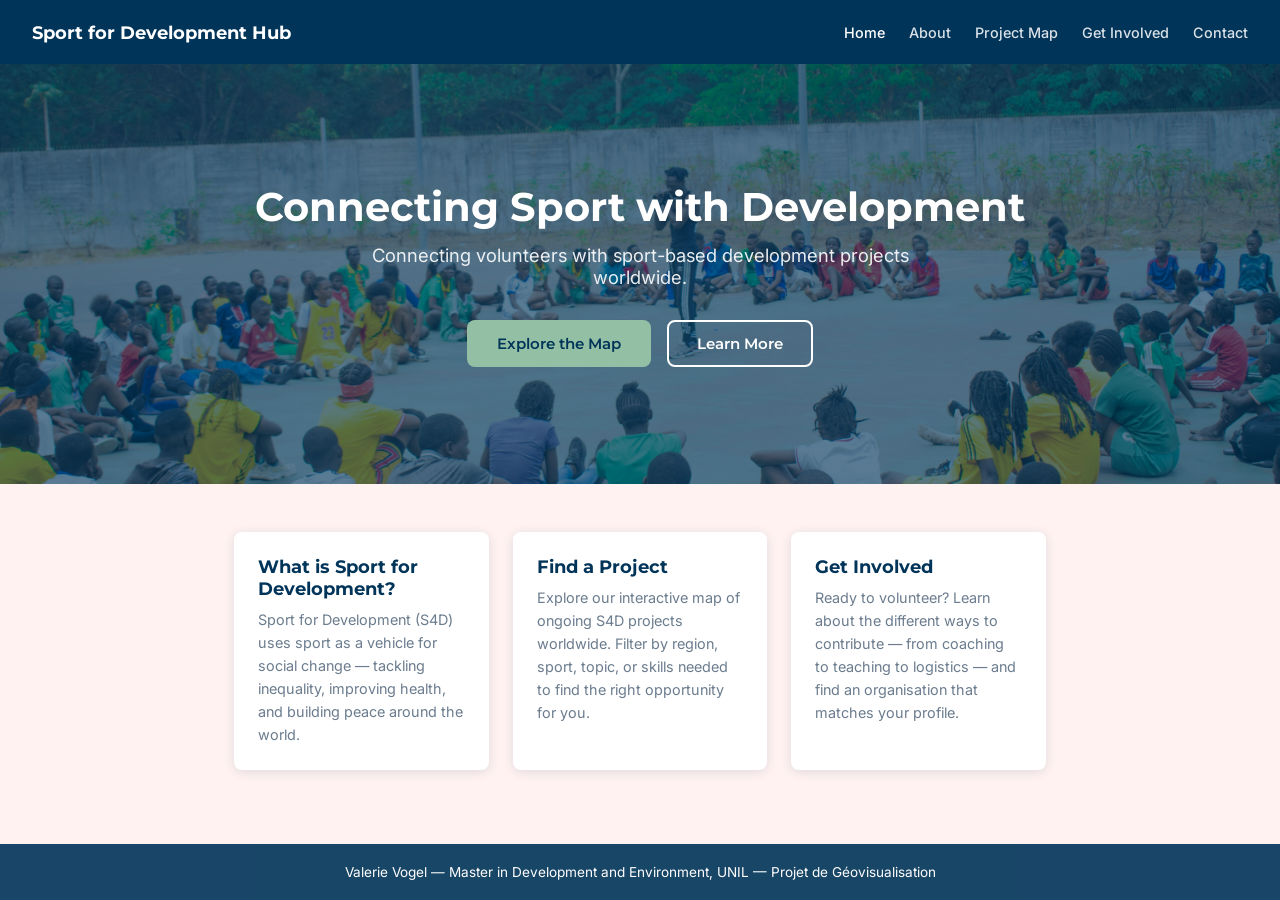
==== src/index.html @ 8b9f83dc "initial commit" ====
<!DOCTYPE html>
<html lang="en">
<head>
  <meta charset="UTF-8">
  <meta name="viewport" content="width=device-width, initial-scale=1.0">
  <title>Sport for Development Hub</title>
  <link rel="stylesheet" href="style/style.css">
</head>
<body>

  <nav class="site-nav" aria-label="Main navigation">
    <span class="brand">Sport for Development Hub</span>
    <button class="nav-toggle" aria-label="Toggle navigation" aria-expanded="false">&#9776;</button>
    <div class="nav-links" role="list">
      <a href="index.html" class="active" role="listitem">Home</a>
      <a href="about.html" role="listitem">About</a>
      <a href="map.html" role="listitem">Project Map</a>
      <a href="volunteer.html" role="listitem">Get Involved</a>
      <a href="contact.html" role="listitem">Contact</a>
    </div>
  </nav>

  <main>
    <section class="hero" aria-label="Introduction">
      <h1>Connecting Sport with Development</h1>
      <p>Connecting volunteers with sport-based development projects worldwide.</p>
      <div class="hero-actions">
        <a href="map.html" class="btn btn-primary">Explore the Map</a>
        <a href="about.html" class="btn btn-outline">Learn More</a>
      </div>
    </section>

    <div class="intro-cards">
      <div class="intro-card">
        <h3>What is Sport for Development?</h3>
        <p>Sport for Development (S4D) uses sport as a vehicle for social change — tackling inequality, improving health, and building peace around the world.</p>
      </div>
      <div class="intro-card">
        <h3>Find a Project</h3>
        <p>Explore our interactive map of ongoing S4D projects worldwide. Filter by region, sport, topic, or skills needed to find the right opportunity for you.</p>
      </div>
      <div class="intro-card">
        <h3>Get Involved</h3>
        <p>Ready to volunteer? Learn about the different ways to contribute — from coaching to teaching to logistics — and find an organisation that matches your profile.</p>
      </div>
    </div>
  </main>

  <footer class="site-footer">
    <p>Valerie Vogel &mdash; Master in Development and Environment, UNIL &mdash; Projet de Géovisualisation</p>
  </footer>

  <script>
    const toggle = document.querySelector('.nav-toggle');
    const links  = document.querySelector('.nav-links');
    toggle.addEventListener('click', () => {
      const open = links.classList.toggle('open');
      toggle.setAttribute('aria-expanded', open);
    });
  </script>

</body>
</html>
---- src/style/style.css ----
@import url('https://fonts.googleapis.com/css2?family=Montserrat:wght@600;700&family=Inter:wght@400;500&display=swap');

/* ── Design tokens ────────────────────────────────────── */
:root {
  --primary:    #003459;
  --accent:     #93C0A4;
  --bg:         #FFF2F1;
  --white:      #FFFFFF;
  --text:       #003459;
  --muted:      #6b7c8e;
  --border:     #dde5ec;
  --card-bg:    #FFFFFF;

  --nav-h:      64px;
  --filter-h:   56px;
  --panel-w:    360px;
  --sheet-h:    60vh;
  --radius:     8px;
  --shadow:     0 2px 12px rgba(0,52,89,.12);
  --transition: .25s ease;
}

/* ── Reset ────────────────────────────────────────────── */
*, *::before, *::after { box-sizing: border-box; margin: 0; padding: 0; }

html { font-size: 16px; scroll-behavior: smooth; }

body {
  font-family: 'Inter', sans-serif;
  background: var(--bg);
  color: var(--text);
  min-height: 100vh;
  display: flex;
  flex-direction: column;
}

h1, h2, h3, h4 {
  font-family: 'Montserrat', sans-serif;
  font-weight: 700;
  line-height: 1.25;
}

a { color: var(--primary); text-decoration: none; }
a:hover { text-decoration: underline; }

/* ── Navigation ───────────────────────────────────────── */
.site-nav {
  position: sticky;
  top: 0;
  z-index: 900;
  background: var(--primary);
  height: var(--nav-h);
  display: flex;
  align-items: center;
  padding: 0 2rem;
  gap: 2rem;
}

.site-nav .brand {
  font-family: 'Montserrat', sans-serif;
  font-weight: 700;
  font-size: 1.1rem;
  color: var(--white);
  white-space: nowrap;
  margin-right: auto;
}

.nav-links { display: flex; align-items: center; gap: 1.5rem; }

.site-nav a {
  color: var(--white);
  font-size: .9rem;
  font-weight: 500;
  opacity: .85;
  transition: opacity var(--transition);
}

.site-nav a:hover,
.site-nav a.active { opacity: 1; text-decoration: none; }

.nav-toggle {
  display: none;
  background: none;
  border: none;
  cursor: pointer;
  color: var(--white);
  font-size: 1.5rem;
  line-height: 1;
}

@media (max-width: 720px) {
  .nav-links {
    display: none;
    flex-direction: column;
    gap: .5rem;
    position: absolute;
    top: var(--nav-h);
    left: 0;
    right: 0;
    background: var(--primary);
    padding: 1rem 2rem;
  }
  .nav-links.open { display: flex; }
  .nav-toggle { display: block; }
  .site-nav { position: relative; }
}

/* ── Footer ───────────────────────────────────────────── */
.site-footer {
  background: var(--primary);
  color: var(--white);
  text-align: center;
  padding: 1.25rem 2rem;
  font-size: .85rem;
  opacity: .9;
  margin-top: auto;
}

/* ── Generic page layout ──────────────────────────────── */
.page-content {
  max-width: 860px;
  margin: 3rem auto;
  padding: 0 1.5rem;
}

.page-content h1 { font-size: 2rem; margin-bottom: 1.5rem; }
.page-content h2 { font-size: 1.4rem; margin: 2rem 0 .75rem; color: var(--primary); }
.page-content p  { line-height: 1.7; margin-bottom: 1rem; color: #334e5e; }

.placeholder-text {
  background: var(--bg);
  border-left: 4px solid var(--accent);
  padding: 1rem 1.25rem;
  border-radius: 0 var(--radius) var(--radius) 0;
  color: var(--muted);
  font-style: italic;
  font-size: .9rem;
  margin-bottom: 1.5rem;
}

/* ── Hero (Home page) ─────────────────────────────────── */
.hero {
  background:
    linear-gradient(rgba(0,52,89,.65), rgba(0,52,89,.65)),
    url('../assets/hero.jpg') center/cover no-repeat;
  background-color: var(--primary);
  min-height: 420px;
  display: flex;
  flex-direction: column;
  align-items: center;
  justify-content: center;
  text-align: center;
  padding: 4rem 2rem;
  color: var(--white);
}

.hero h1 { font-size: 2.5rem; margin-bottom: .75rem; }
.hero p   { font-size: 1.15rem; opacity: .9; max-width: 600px; margin-bottom: 2rem; }

.btn {
  display: inline-block;
  padding: .75rem 1.75rem;
  border-radius: var(--radius);
  font-family: 'Montserrat', sans-serif;
  font-weight: 600;
  font-size: .95rem;
  cursor: pointer;
  border: 2px solid transparent;
  transition: background var(--transition), color var(--transition), border-color var(--transition);
}

.btn-primary { background: var(--accent); color: var(--primary); }
.btn-primary:hover { background: #7aad8d; text-decoration: none; }

.btn-outline { background: transparent; color: var(--white); border-color: var(--white); }
.btn-outline:hover { background: var(--white); color: var(--primary); text-decoration: none; }

.hero-actions { display: flex; gap: 1rem; flex-wrap: wrap; justify-content: center; }

/* Home intro cards */
.intro-cards {
  display: grid;
  grid-template-columns: repeat(auto-fit, minmax(240px, 1fr));
  gap: 1.5rem;
  max-width: 860px;
  margin: 3rem auto;
  padding: 0 1.5rem;
}

.intro-card {
  background: var(--card-bg);
  border-radius: var(--radius);
  padding: 1.5rem;
  box-shadow: var(--shadow);
}

.intro-card h3 { margin-bottom: .5rem; font-size: 1.1rem; }
.intro-card p  { font-size: .9rem; color: var(--muted); line-height: 1.6; }

/* ── Map page layout ──────────────────────────────────── */
.map-page {
  display: flex;
  flex-direction: column;
  height: calc(100vh - var(--nav-h));
  overflow: hidden;
}

/* Filter bar */
#filter-bar {
  height: var(--filter-h);
  background: var(--card-bg);
  border-bottom: 1px solid var(--border);
  display: flex;
  align-items: center;
  gap: .5rem;
  padding: 0 1rem;
  overflow-x: auto;
  flex-shrink: 0;
  z-index: 200;
}

.filter-dropdown { position: relative; flex-shrink: 0; }

.filter-btn {
  display: flex;
  align-items: center;
  gap: .4rem;
  padding: .35rem .75rem;
  border: 1px solid var(--border);
  border-radius: 20px;
  background: var(--bg);
  color: var(--text);
  font-family: 'Inter', sans-serif;
  font-size: .82rem;
  cursor: pointer;
  white-space: nowrap;
  transition: border-color var(--transition), background var(--transition);
}

.filter-btn:hover,
.filter-btn.active { border-color: var(--primary); background: var(--white); }

.filter-btn .caret { font-size: .65rem; opacity: .6; transition: transform var(--transition); }
.filter-btn.open .caret { transform: rotate(180deg); }

.filter-count {
  background: var(--primary);
  color: var(--white);
  border-radius: 10px;
  padding: 0 .4rem;
  font-size: .72rem;
  font-weight: 600;
  min-width: 18px;
  text-align: center;
}

.filter-panel {
  display: none;
  position: absolute;
  top: calc(100% + 6px);
  left: 0;
  min-width: 200px;
  background: var(--white);
  border: 1px solid var(--border);
  border-radius: var(--radius);
  box-shadow: var(--shadow);
  z-index: 300;
  padding: .5rem 0;
  max-height: 280px;
  overflow-y: auto;
}

.filter-panel.open { display: block; }

.filter-option {
  display: flex;
  align-items: center;
  gap: .6rem;
  padding: .45rem 1rem;
  font-size: .87rem;
  cursor: pointer;
  transition: background var(--transition);
}

.filter-option:hover { background: var(--bg); }

.filter-option input[type="checkbox"] {
  accent-color: var(--primary);
  width: 15px;
  height: 15px;
  flex-shrink: 0;
}

#clear-filters {
  margin-left: auto;
  flex-shrink: 0;
  padding: .3rem .85rem;
  font-size: .8rem;
  border: 1px solid var(--border);
  border-radius: 20px;
  background: transparent;
  color: var(--muted);
  cursor: pointer;
  white-space: nowrap;
  font-family: 'Inter', sans-serif;
  transition: color var(--transition), border-color var(--transition);
}

#clear-filters:hover { color: var(--primary); border-color: var(--primary); }

/* Map + side panel wrapper */
#map-wrapper {
  display: flex;
  flex: 1;
  overflow: hidden;
}

#map { flex: 1; z-index: 1; }

/* Side panel (desktop) */
#side-panel {
  width: var(--panel-w);
  flex-shrink: 0;
  background: var(--white);
  border-left: 1px solid var(--border);
  overflow-y: auto;
  transition: width var(--transition);
  display: flex;
  flex-direction: column;
}

#side-panel.hidden {
  width: 0;
  overflow: hidden;
  border-left: none;
}

.panel-header {
  display: flex;
  align-items: center;
  justify-content: space-between;
  padding: 1rem 1.25rem .75rem;
  border-bottom: 1px solid var(--border);
  position: sticky;
  top: 0;
  background: var(--white);
  z-index: 10;
}

.panel-header h3 { font-size: 1rem; }

.close-btn {
  background: none;
  border: none;
  font-size: 1.25rem;
  cursor: pointer;
  color: var(--muted);
  line-height: 1;
  padding: .25rem;
  border-radius: 4px;
  transition: color var(--transition);
}

.close-btn:hover { color: var(--primary); }

/* Project card */
.project-card {
  padding: 1.25rem;
  display: flex;
  flex-direction: column;
  gap: .75rem;
}

.project-card .proj-name {
  font-family: 'Montserrat', sans-serif;
  font-weight: 700;
  font-size: 1.1rem;
  color: var(--primary);
}

.project-card .proj-org { font-size: .9rem; font-weight: 500; color: var(--muted); }

.project-card .proj-meta { display: flex; flex-wrap: wrap; gap: .4rem; }

.tag {
  display: inline-block;
  background: var(--bg);
  color: var(--primary);
  border: 1px solid var(--border);
  border-radius: 12px;
  padding: .2rem .65rem;
  font-size: .78rem;
}

.tag.accent { background: #e8f3ec; border-color: var(--accent); }

.project-card .proj-description {
  font-size: .9rem;
  line-height: 1.65;
  color: #334e5e;
}

.project-card .proj-link {
  display: inline-flex;
  align-items: center;
  gap: .35rem;
  font-size: .87rem;
  font-weight: 500;
  color: var(--primary);
  padding: .55rem 1rem;
  border: 1.5px solid var(--primary);
  border-radius: var(--radius);
  align-self: flex-start;
  transition: background var(--transition), color var(--transition);
}

.project-card .proj-link:hover {
  background: var(--primary);
  color: var(--white);
  text-decoration: none;
}

/* ── Leaflet tooltip override ─────────────────────────── */
.leaflet-tooltip.s4d-tooltip {
  background: #f0f0f0;
  border: 1px solid #ccc;
  border-radius: 6px;
  box-shadow: 0 2px 8px rgba(0,0,0,.15);
  padding: .5rem .75rem;
  font-family: 'Inter', sans-serif;
  font-size: .82rem;
  color: var(--text);
  pointer-events: none;
}

.leaflet-tooltip.s4d-tooltip::before { border-top-color: #ccc; }

/* ── Accessibility ────────────────────────────────────── */
:focus-visible { outline: 3px solid var(--accent); outline-offset: 2px; }
button:focus-visible, a:focus-visible { border-radius: 3px; }

/* ── Bottom sheet (mobile / tablet) ──────────────────── */
@media (max-width: 1023px) {
  #side-panel { display: none !important; }

  #bottom-sheet {
    display: block;
    position: fixed;
    bottom: 0;
    left: 0;
    right: 0;
    height: var(--sheet-h);
    background: var(--white);
    border-radius: 16px 16px 0 0;
    box-shadow: 0 -4px 24px rgba(0,0,0,.15);
    z-index: 500;
    transform: translateY(100%);
    transition: transform .3s ease;
    overflow-y: auto;
  }

  #bottom-sheet.open { transform: translateY(0); }

  #bottom-sheet .panel-header {
    position: sticky;
    top: 0;
    background: var(--white);
    z-index: 10;
    border-bottom: 1px solid var(--border);
  }

  #bottom-sheet::before {
    content: '';
    display: block;
    width: 40px;
    height: 4px;
    background: var(--border);
    border-radius: 2px;
    margin: .75rem auto .25rem;
  }

  .hero h1 { font-size: 1.75rem; }
}

@media (max-width: 480px) {
  .site-nav { padding: 0 1rem; gap: 1rem; }
  .page-content { margin: 2rem auto; }
}
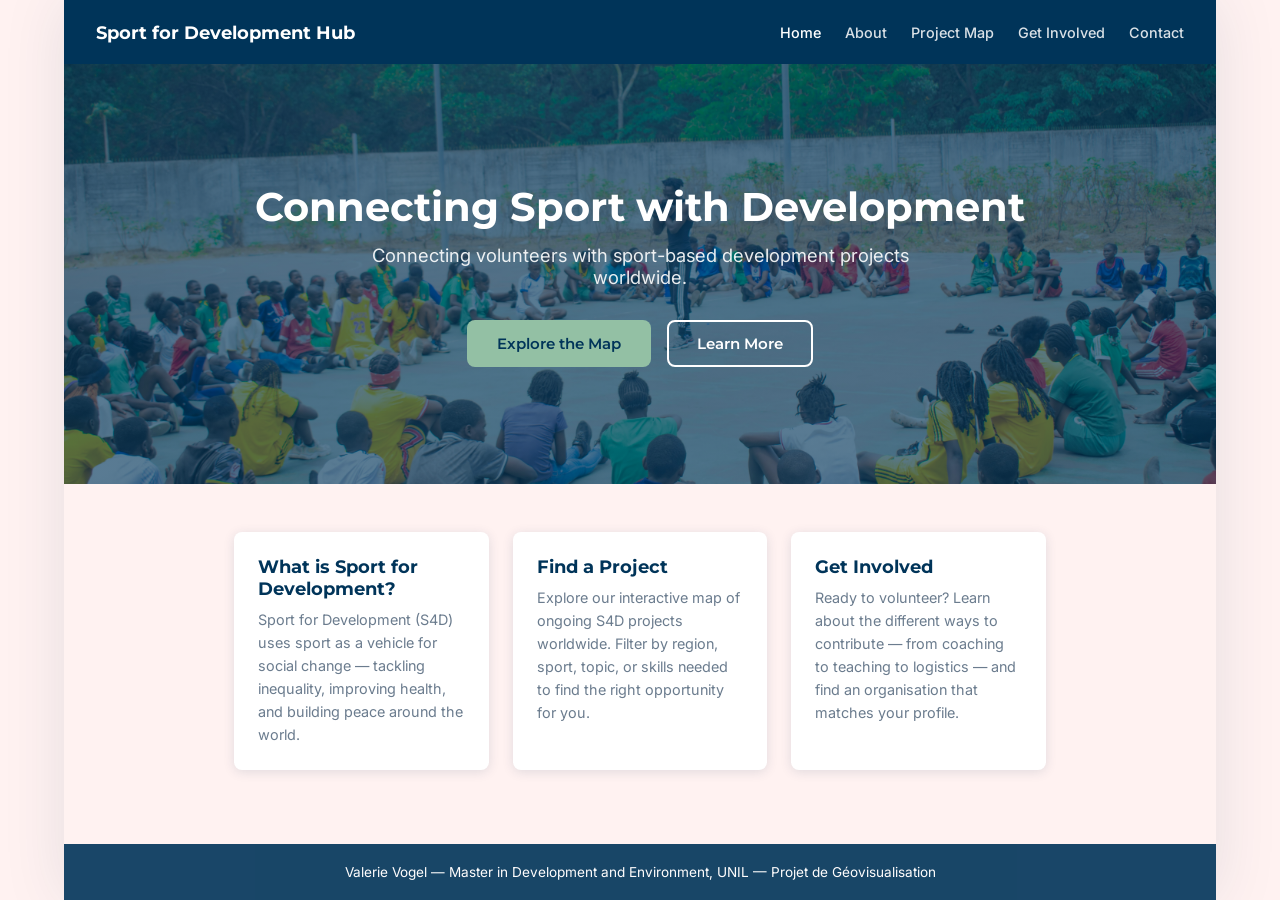
==== commit 7cefb38d: "changed design - more side margin" ====
--- a/src/index.html
+++ b/src/index.html
@@ -7,6 +7,8 @@
   <link rel="stylesheet" href="style/style.css">
 </head>
 <body>
+
+  <div class="site-wrapper">
 
   <nav class="site-nav" aria-label="Main navigation">
     <span class="brand">Sport for Development Hub</span>
@@ -50,6 +52,8 @@
     <p>Valerie Vogel &mdash; Master in Development and Environment, UNIL &mdash; Projet de Géovisualisation</p>
   </footer>
 
+  </div><!-- /.site-wrapper -->
+
   <script>
     const toggle = document.querySelector('.nav-toggle');
     const links  = document.querySelector('.nav-links');
--- a/src/style/style.css
+++ b/src/style/style.css
@@ -42,6 +42,15 @@
 
 a { color: var(--primary); text-decoration: none; }
 a:hover { text-decoration: underline; }
+
+.page-content p a {
+  text-decoration: underline;
+  text-underline-offset: 3px;
+}
+
+.page-content p a:hover {
+  color: var(--accent);
+}
 
 /* ── Navigation ───────────────────────────────────────── */
 .site-nav {
@@ -127,6 +136,113 @@
 .page-content h2 { font-size: 1.4rem; margin: 2rem 0 .75rem; color: var(--primary); }
 .page-content p  { line-height: 1.7; margin-bottom: 1rem; color: #334e5e; }
 
+/* ── Boxed site wrapper ────────────────────────────────── */
+.site-wrapper {
+  width: 90%;
+  max-width: 2400px;
+  margin: 0 auto;
+  display: flex;
+  flex-direction: column;
+  min-height: 100vh;
+  box-shadow: 0 0 60px rgba(0,52,89,.10);
+}
+
+/* ── Content page hero + floating card ────────────────── */
+.page-hero {
+  height: 360px;
+  background:
+    linear-gradient(rgba(0,52,89,.20), rgba(0,52,89,.20)),
+    url('../assets/hero.jpg') center/cover no-repeat;
+  flex-shrink: 0;
+}
+
+.page-card-wrapper {
+  background: var(--white);
+  border-radius: 24px 24px 0 0;
+  margin-top: -64px;
+  position: relative;
+  z-index: 10;
+  box-shadow: 0 -8px 40px rgba(0,52,89,.15);
+  flex: 1;
+}
+
+.page-card-wrapper .page-content {
+  margin-top: 0;
+  padding-top: 2.5rem;
+}
+
+/* ── About page images ────────────────────────────────── */
+.about-image {
+  margin: 1.5rem 0;
+  text-align: center;
+}
+
+/* ── Section sub-heading (text-like) ─────────────────── */
+.section-subhead {
+  font-family: 'Inter', sans-serif;
+  font-weight: 500;
+  font-style: italic;
+  font-size: 1rem;
+  color: var(--muted);
+  margin: 1.75rem 0 0.5rem;
+}
+
+/* ── Source list ──────────────────────────────────────── */
+.source-list {
+  list-style: none;
+  padding: 0;
+  margin: 0 0 1rem;
+  display: flex;
+  flex-direction: column;
+  gap: 0.4rem;
+}
+
+.source-list a {
+  font-size: 0.95rem;
+  color: var(--primary);
+  text-decoration: underline;
+  text-underline-offset: 3px;
+}
+
+.source-list a:hover {
+  color: var(--accent);
+}
+
+/* ── Pull quote ───────────────────────────────────────── */
+.pull-quote {
+  position: relative;
+  margin: 1.75rem 3.5rem;
+  padding: 1.25rem 1.75rem 1.25rem 2rem;
+  font-style: italic;
+  font-size: 1.05rem;
+  line-height: 1.8;
+  color: #334e5e;
+  overflow: hidden;
+}
+
+.pull-quote::before {
+  content: '\201C';               /* opening curly " */
+  position: absolute;
+  top: -1.5rem;
+  left: -0.5rem;
+  font-family: 'Montserrat', sans-serif;
+  font-weight: 700;
+  font-size: 9rem;
+  line-height: 1;
+  color: var(--accent);
+  opacity: 0.22;
+  pointer-events: none;
+  z-index: 0;
+}
+
+.pull-quote cite {
+  display: block;
+  margin-top: 1rem;
+  font-size: 0.82rem;
+  font-style: normal;
+  color: var(--muted);
+}
+
 .placeholder-text {
   background: var(--bg);
   border-left: 4px solid var(--accent);
@@ -214,9 +330,10 @@
   align-items: center;
   gap: .5rem;
   padding: 0 1rem;
-  overflow-x: auto;
   flex-shrink: 0;
+  position: relative;
   z-index: 200;
+  overflow: visible;
 }
 
 .filter-dropdown { position: relative; flex-shrink: 0; }
@@ -254,23 +371,28 @@
   text-align: center;
 }
 
+/* Filter panel tray — sits between filter bar and map in normal flow */
+#filter-panel-tray {
+  display: none;
+  background: var(--white);
+  border-bottom: 1px solid var(--border);
+  flex-shrink: 0;
+  overflow-y: auto;
+  max-height: 260px;
+}
+
+#filter-panel-tray.open { display: block; }
+
 .filter-panel {
   display: none;
-  position: absolute;
-  top: calc(100% + 6px);
-  left: 0;
-  min-width: 200px;
-  background: var(--white);
-  border: 1px solid var(--border);
-  border-radius: var(--radius);
-  box-shadow: var(--shadow);
-  z-index: 300;
   padding: .5rem 0;
-  max-height: 280px;
-  overflow-y: auto;
-}
-
-.filter-panel.open { display: block; }
+}
+
+.filter-panel.open {
+  display: flex;
+  flex-wrap: wrap;
+  gap: .1rem 0;
+}
 
 .filter-option {
   display: flex;
@@ -440,6 +562,8 @@
 button:focus-visible, a:focus-visible { border-radius: 3px; }
 
 /* ── Bottom sheet (mobile / tablet) ──────────────────── */
+#bottom-sheet { display: none; }
+
 @media (max-width: 1023px) {
   #side-panel { display: none !important; }
 
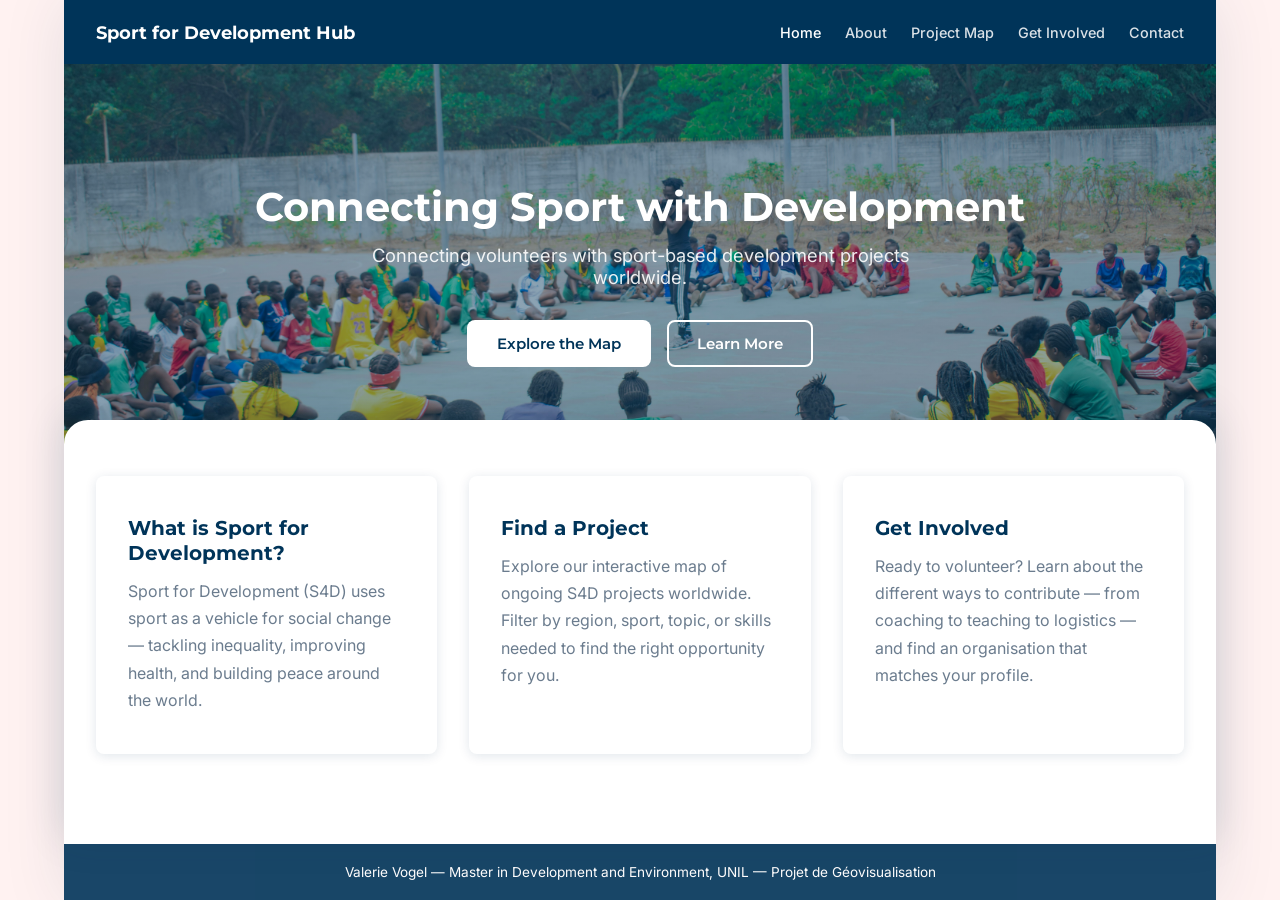
==== commit 33678dbe: "design changes" ====
--- a/src/index.html
+++ b/src/index.html
@@ -22,31 +22,33 @@
     </div>
   </nav>
 
+  <section class="hero" aria-label="Introduction">
+    <h1>Connecting Sport with Development</h1>
+    <p>Connecting volunteers with sport-based development projects worldwide.</p>
+    <div class="hero-actions">
+      <a href="map.html" class="btn btn-primary">Explore the Map</a>
+      <a href="about.html" class="btn btn-outline">Learn More</a>
+    </div>
+  </section>
+
+  <div class="page-card-wrapper">
   <main>
-    <section class="hero" aria-label="Introduction">
-      <h1>Connecting Sport with Development</h1>
-      <p>Connecting volunteers with sport-based development projects worldwide.</p>
-      <div class="hero-actions">
-        <a href="map.html" class="btn btn-primary">Explore the Map</a>
-        <a href="about.html" class="btn btn-outline">Learn More</a>
-      </div>
-    </section>
-
     <div class="intro-cards">
-      <div class="intro-card">
+      <a href="about.html" class="intro-card">
         <h3>What is Sport for Development?</h3>
         <p>Sport for Development (S4D) uses sport as a vehicle for social change — tackling inequality, improving health, and building peace around the world.</p>
-      </div>
-      <div class="intro-card">
+      </a>
+      <a href="map.html" class="intro-card">
         <h3>Find a Project</h3>
         <p>Explore our interactive map of ongoing S4D projects worldwide. Filter by region, sport, topic, or skills needed to find the right opportunity for you.</p>
-      </div>
-      <div class="intro-card">
+      </a>
+      <a href="volunteer.html" class="intro-card">
         <h3>Get Involved</h3>
         <p>Ready to volunteer? Learn about the different ways to contribute — from coaching to teaching to logistics — and find an organisation that matches your profile.</p>
-      </div>
+      </a>
     </div>
   </main>
+  </div><!-- /.page-card-wrapper -->
 
   <footer class="site-footer">
     <p>Valerie Vogel &mdash; Master in Development and Environment, UNIL &mdash; Projet de Géovisualisation</p>
--- a/src/style/style.css
+++ b/src/style/style.css
@@ -147,6 +147,12 @@
   box-shadow: 0 0 60px rgba(0,52,89,.10);
 }
 
+/* ── White content area (pages without a hero) ────────── */
+.content-wrapper {
+  background: var(--white);
+  flex: 1;
+}
+
 /* ── Content page hero + floating card ────────────────── */
 .page-hero {
   height: 360px;
@@ -257,7 +263,7 @@
 /* ── Hero (Home page) ─────────────────────────────────── */
 .hero {
   background:
-    linear-gradient(rgba(0,52,89,.65), rgba(0,52,89,.65)),
+    linear-gradient(rgba(0,52,89,.45), rgba(0,52,89,.45)),
     url('../assets/hero.jpg') center/cover no-repeat;
   background-color: var(--primary);
   min-height: 420px;
@@ -291,27 +297,46 @@
 .btn-outline { background: transparent; color: var(--white); border-color: var(--white); }
 .btn-outline:hover { background: var(--white); color: var(--primary); text-decoration: none; }
 
+.hero .btn-primary { background: var(--white); color: var(--primary); }
+.hero .btn-primary:hover { background: var(--accent); color: var(--primary); }
+
+.hero .btn-outline { color: var(--white); border-color: var(--white); }
+.hero .btn-outline:hover { background: var(--accent); color: var(--primary); border-color: var(--accent); }
+
 .hero-actions { display: flex; gap: 1rem; flex-wrap: wrap; justify-content: center; }
 
 /* Home intro cards */
 .intro-cards {
   display: grid;
-  grid-template-columns: repeat(auto-fit, minmax(240px, 1fr));
-  gap: 1.5rem;
-  max-width: 860px;
-  margin: 3rem auto;
-  padding: 0 1.5rem;
+  grid-template-columns: repeat(auto-fit, minmax(280px, 1fr));
+  gap: 2rem;
+  max-width: 1200px;
+  margin: 3.5rem auto 3rem;
+  padding: 0 2rem;
 }
 
 .intro-card {
   background: var(--card-bg);
   border-radius: var(--radius);
-  padding: 1.5rem;
+  padding: 2.5rem 2rem;
   box-shadow: var(--shadow);
 }
 
-.intro-card h3 { margin-bottom: .5rem; font-size: 1.1rem; }
-.intro-card p  { font-size: .9rem; color: var(--muted); line-height: 1.6; }
+.intro-card h3 { margin-bottom: .75rem; font-size: 1.25rem; color: var(--primary); }
+.intro-card p  { font-size: 1rem; color: var(--muted); line-height: 1.7; }
+
+a.intro-card {
+  display: block;
+  text-decoration: none;
+  transition: transform var(--transition), box-shadow var(--transition);
+}
+
+a.intro-card:hover {
+  transform: translateY(-4px);
+  box-shadow: 0 8px 24px rgba(0,52,89,.18);
+  background: #e8f3ec;
+  text-decoration: none;
+}
 
 /* ── Map page layout ──────────────────────────────────── */
 .map-page {
@@ -606,6 +631,13 @@
   .hero h1 { font-size: 1.75rem; }
 }
 
+@media (max-width: 600px) {
+  .site-wrapper {
+    width: 100%;
+    box-shadow: none;
+  }
+}
+
 @media (max-width: 480px) {
   .site-nav { padding: 0 1rem; gap: 1rem; }
   .page-content { margin: 2rem auto; }
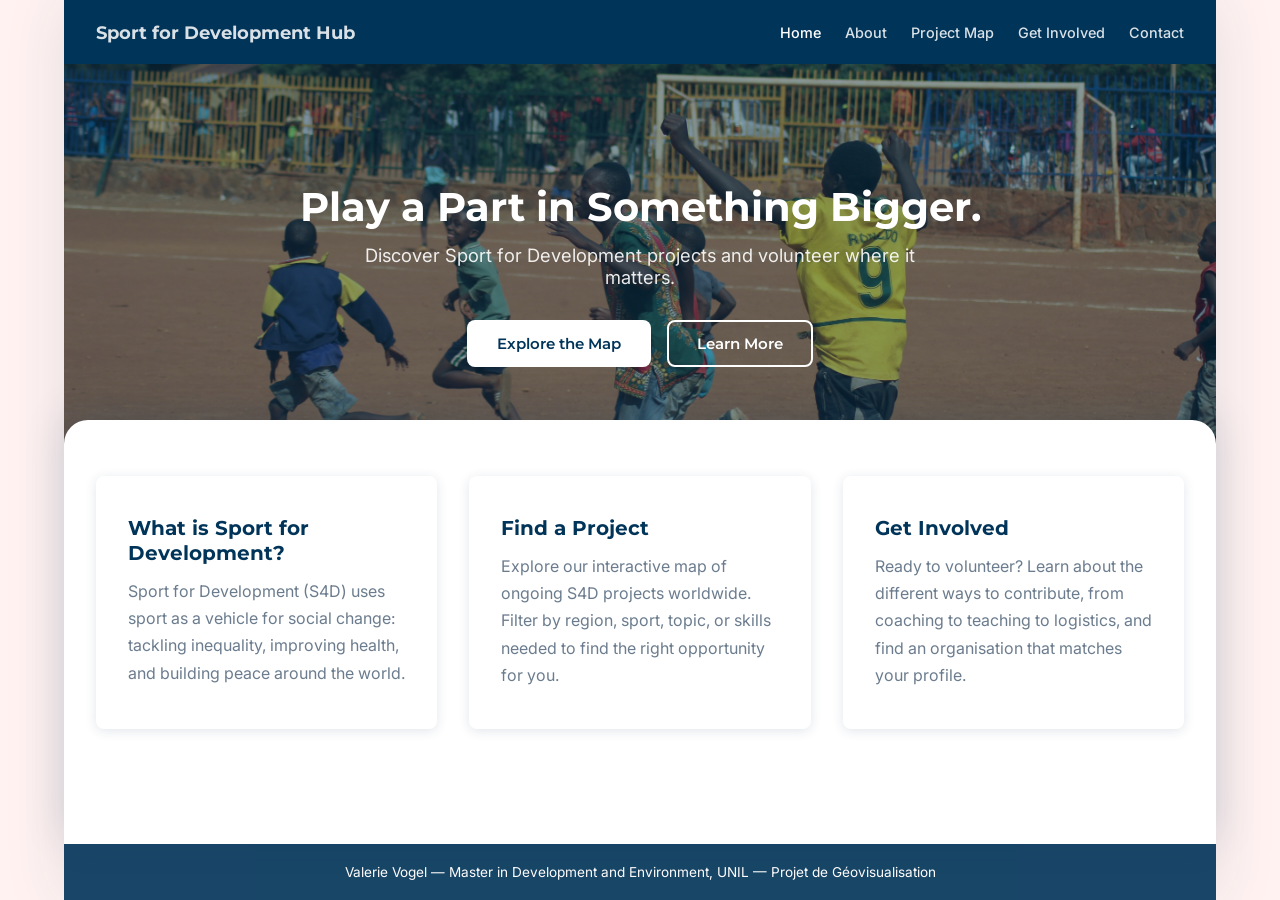
==== commit 6dbeb8d9: "changed filters, attributes, project details" ====
--- a/src/index.html
+++ b/src/index.html
@@ -11,7 +11,7 @@
   <div class="site-wrapper">
 
   <nav class="site-nav" aria-label="Main navigation">
-    <span class="brand">Sport for Development Hub</span>
+    <a href="index.html" class="brand">Sport for Development Hub</a>
     <button class="nav-toggle" aria-label="Toggle navigation" aria-expanded="false">&#9776;</button>
     <div class="nav-links" role="list">
       <a href="index.html" class="active" role="listitem">Home</a>
@@ -23,8 +23,8 @@
   </nav>
 
   <section class="hero" aria-label="Introduction">
-    <h1>Connecting Sport with Development</h1>
-    <p>Connecting volunteers with sport-based development projects worldwide.</p>
+    <h1>Play a Part in Something Bigger.</h1>
+    <p>Discover Sport for Development projects and volunteer where it matters.</p>
     <div class="hero-actions">
       <a href="map.html" class="btn btn-primary">Explore the Map</a>
       <a href="about.html" class="btn btn-outline">Learn More</a>
@@ -36,7 +36,7 @@
     <div class="intro-cards">
       <a href="about.html" class="intro-card">
         <h3>What is Sport for Development?</h3>
-        <p>Sport for Development (S4D) uses sport as a vehicle for social change — tackling inequality, improving health, and building peace around the world.</p>
+        <p>Sport for Development (S4D) uses sport as a vehicle for social change: tackling inequality, improving health, and building peace around the world.</p>
       </a>
       <a href="map.html" class="intro-card">
         <h3>Find a Project</h3>
@@ -44,7 +44,7 @@
       </a>
       <a href="volunteer.html" class="intro-card">
         <h3>Get Involved</h3>
-        <p>Ready to volunteer? Learn about the different ways to contribute — from coaching to teaching to logistics — and find an organisation that matches your profile.</p>
+        <p>Ready to volunteer? Learn about the different ways to contribute, from coaching to teaching to logistics, and find an organisation that matches your profile.</p>
       </a>
     </div>
   </main>
--- a/src/style/style.css
+++ b/src/style/style.css
@@ -72,6 +72,8 @@
   color: var(--white);
   white-space: nowrap;
   margin-right: auto;
+  text-decoration: none;
+  cursor: pointer;
 }
 
 .nav-links { display: flex; align-items: center; gap: 1.5rem; }
@@ -158,7 +160,7 @@
   height: 360px;
   background:
     linear-gradient(rgba(0,52,89,.20), rgba(0,52,89,.20)),
-    url('../assets/hero.jpg') center/cover no-repeat;
+    url('../assets/hero-option4.jpg') center/cover no-repeat;
   flex-shrink: 0;
 }
 
@@ -264,7 +266,7 @@
 .hero {
   background:
     linear-gradient(rgba(0,52,89,.45), rgba(0,52,89,.45)),
-    url('../assets/hero.jpg') center/cover no-repeat;
+    url('../assets/hero-option4.jpg') center/cover no-repeat;
   background-color: var(--primary);
   min-height: 420px;
   display: flex;
@@ -368,9 +370,9 @@
   align-items: center;
   gap: .4rem;
   padding: .35rem .75rem;
-  border: 1px solid var(--border);
+  border: 1px solid #b8c9d9;
   border-radius: 20px;
-  background: var(--bg);
+  background: #eef2f7;
   color: var(--text);
   font-family: 'Inter', sans-serif;
   font-size: .82rem;
@@ -429,7 +431,7 @@
   transition: background var(--transition);
 }
 
-.filter-option:hover { background: var(--bg); }
+.filter-option:hover { background: #eef2f7; }
 
 .filter-option input[type="checkbox"] {
   accent-color: var(--primary);
@@ -462,7 +464,7 @@
   overflow: hidden;
 }
 
-#map { flex: 1; z-index: 1; }
+#map { flex: 1; z-index: 1; position: relative; }
 
 /* Side panel (desktop) */
 #side-panel {
@@ -527,19 +529,21 @@
 
 .project-card .proj-org { font-size: .9rem; font-weight: 500; color: var(--muted); }
 
-.project-card .proj-meta { display: flex; flex-wrap: wrap; gap: .4rem; }
+.project-card .proj-meta { display: flex; flex-direction: column; gap: .35rem; }
+.project-card .proj-meta-row { display: flex; flex-wrap: wrap; gap: .4rem; }
 
 .tag {
   display: inline-block;
-  background: var(--bg);
+  background: #eef2f7;
   color: var(--primary);
-  border: 1px solid var(--border);
+  border: 1px solid #b8c9d9;
   border-radius: 12px;
   padding: .2rem .65rem;
   font-size: .78rem;
 }
 
-.tag.accent { background: #e8f3ec; border-color: var(--accent); }
+.tag.accent   { background: #e8f3ec; border-color: var(--accent); }
+.tag.org-type { background: #dce6f0; border-color: #7fa0bc; color: var(--primary); font-style: italic; }
 
 .project-card .proj-description {
   font-size: .9rem;
@@ -567,8 +571,8 @@
   text-decoration: none;
 }
 
-/* ── Leaflet tooltip override ─────────────────────────── */
-.leaflet-tooltip.s4d-tooltip {
+/* ── MapLibre popup override ──────────────────────────── */
+.maplibregl-popup.s4d-tooltip .maplibregl-popup-content {
   background: #f0f0f0;
   border: 1px solid #ccc;
   border-radius: 6px;
@@ -580,7 +584,46 @@
   pointer-events: none;
 }
 
-.leaflet-tooltip.s4d-tooltip::before { border-top-color: #ccc; }
+.maplibregl-popup.s4d-tooltip .maplibregl-popup-tip { border-top-color: #ccc; }
+
+/* ── Leader-line tooltip ──────────────────────────────── */
+.map-leader-tooltip {
+  display: none;
+  position: absolute;
+  pointer-events: none;
+  z-index: 100;
+  background: #f0f0f0;
+  border: 1px solid #ccc;
+  border-radius: 6px;
+  box-shadow: 0 2px 8px rgba(0, 0, 0, .15);
+  padding: .45rem .7rem;
+  font-family: 'Inter', sans-serif;
+  font-size: .82rem;
+  line-height: 1.45;
+  color: var(--text);
+  width: 180px;
+  white-space: normal;
+  word-break: break-word;
+}
+
+/* ── Map markers ──────────────────────────────────────── */
+.map-pin {
+  width: 28px;
+  height: 36px;
+  cursor: pointer;
+  filter: drop-shadow(0 2px 4px rgba(0, 52, 89, 0.45));
+  transition: transform 0.15s ease, filter 0.15s ease;
+  transform-origin: bottom center;
+}
+
+.map-pin:hover {
+  transform: scale(1.2);
+  filter: drop-shadow(0 4px 8px rgba(0, 52, 89, 0.55));
+}
+
+.map-pin svg {
+  display: block;
+}
 
 /* ── Accessibility ────────────────────────────────────── */
 :focus-visible { outline: 3px solid var(--accent); outline-offset: 2px; }
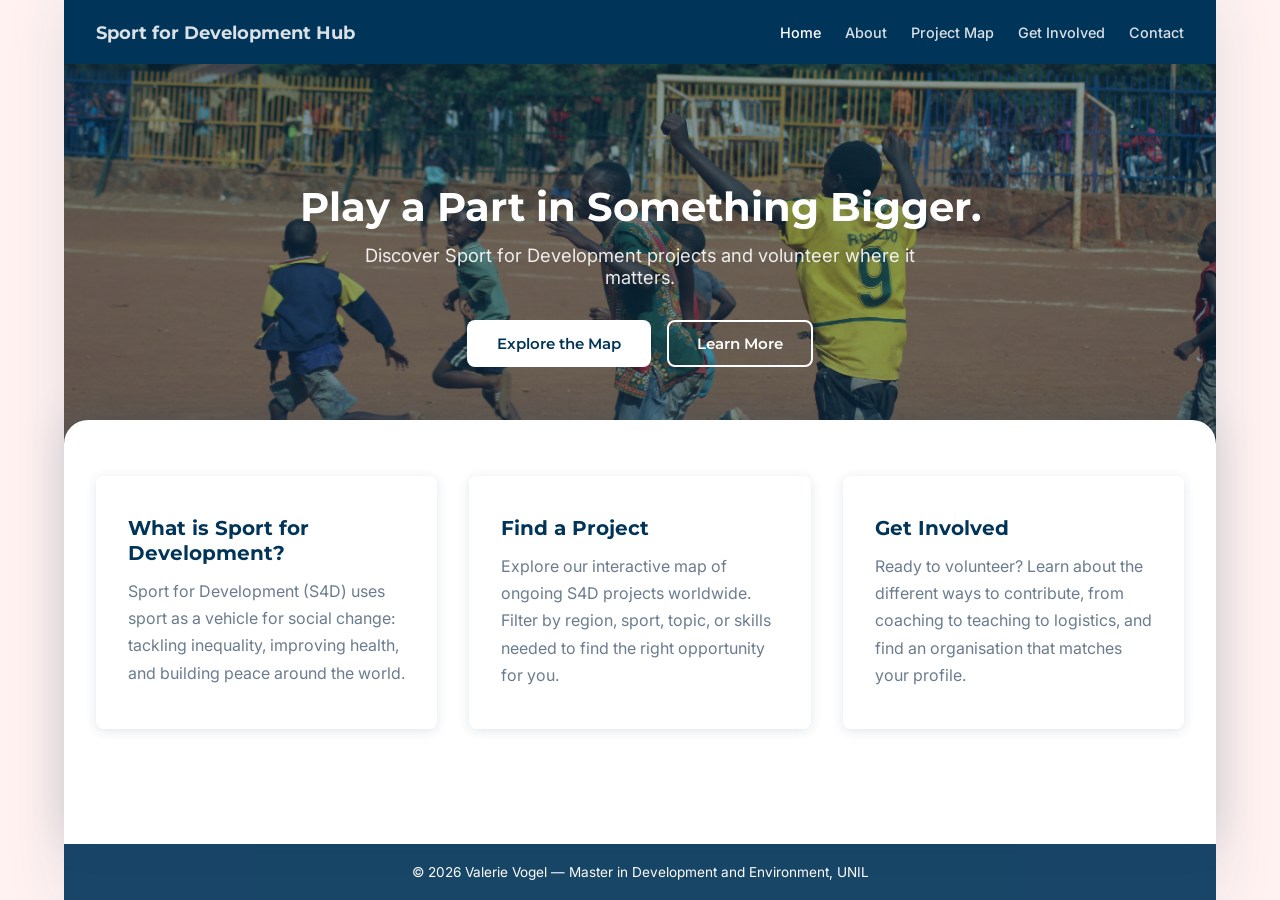
==== commit 4112cf8b: "added zoom, north arrow, added copyright in footer" ====
--- a/src/index.html
+++ b/src/index.html
@@ -51,7 +51,7 @@
   </div><!-- /.page-card-wrapper -->
 
   <footer class="site-footer">
-    <p>Valerie Vogel &mdash; Master in Development and Environment, UNIL &mdash; Projet de Géovisualisation</p>
+    <p>&copy; 2026 Valerie Vogel &mdash; Master in Development and Environment, UNIL</p>
   </footer>
 
   </div><!-- /.site-wrapper -->
--- a/src/style/style.css
+++ b/src/style/style.css
@@ -606,17 +606,26 @@
   word-break: break-word;
 }
 
+/* ── Map page title ───────────────────────────────────── */
+.map-title {
+  margin: 1.25rem 2rem 1rem;
+  font-size: 1.5rem;
+  color: var(--primary);
+}
+
 /* ── Map markers ──────────────────────────────────────── */
 .map-pin {
   width: 28px;
   height: 36px;
   cursor: pointer;
+  color: var(--primary);
   filter: drop-shadow(0 2px 4px rgba(0, 52, 89, 0.45));
-  transition: transform 0.15s ease, filter 0.15s ease;
+  transition: transform 0.15s ease, filter 0.15s ease, color 0.15s ease;
   transform-origin: bottom center;
 }
 
 .map-pin:hover {
+  color: var(--accent);
   transform: scale(1.2);
   filter: drop-shadow(0 4px 8px rgba(0, 52, 89, 0.55));
 }
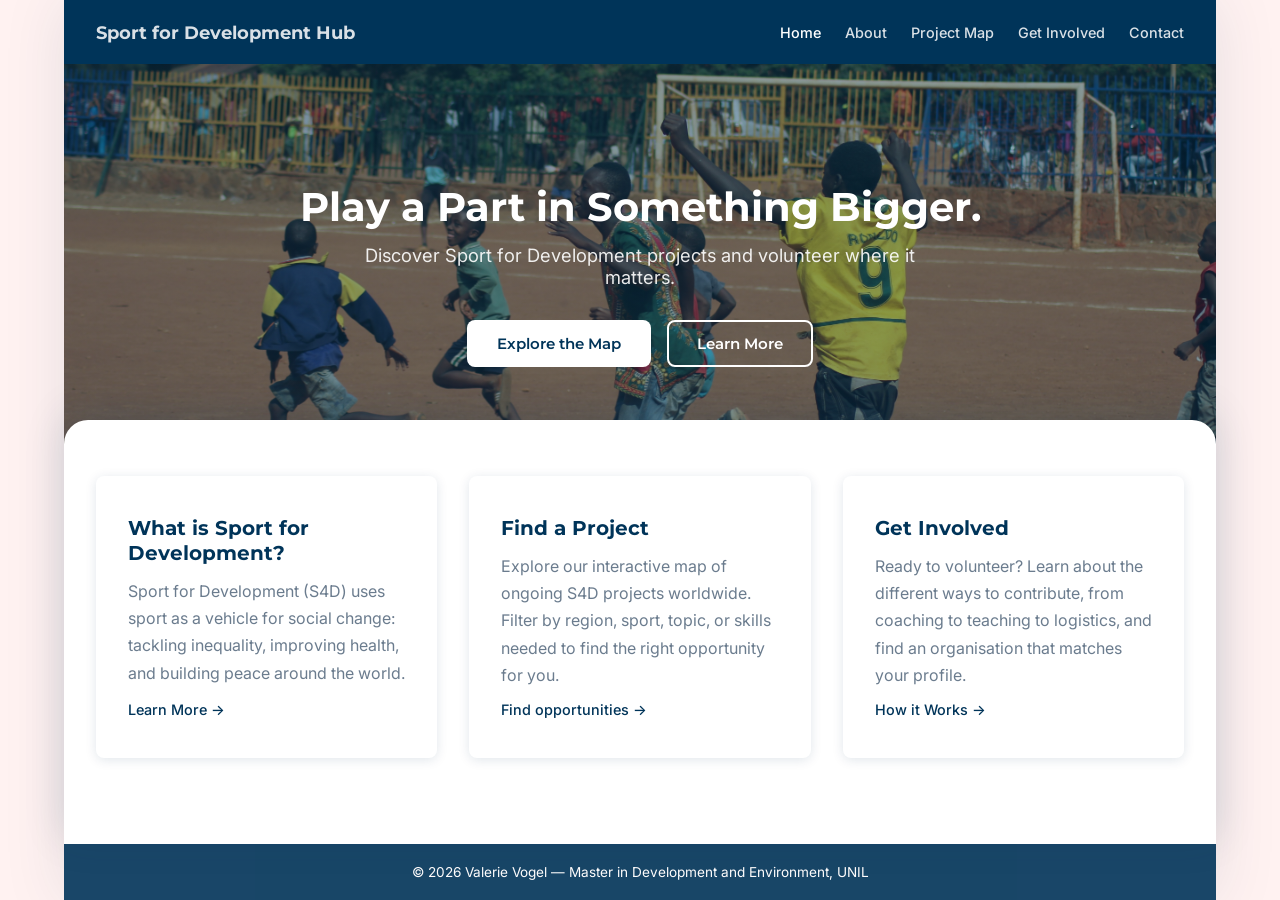
==== commit 9f13b86c: "added navigation on landing page" ====
--- a/src/index.html
+++ b/src/index.html
@@ -11,7 +11,7 @@
   <div class="site-wrapper">
 
   <nav class="site-nav" aria-label="Main navigation">
-    <a href="index.html" class="brand">Sport for Development Hub</a>
+<a href="index.html" class="brand">Sport for Development Hub</a>
     <button class="nav-toggle" aria-label="Toggle navigation" aria-expanded="false">&#9776;</button>
     <div class="nav-links" role="list">
       <a href="index.html" class="active" role="listitem">Home</a>
@@ -37,14 +37,17 @@
       <a href="about.html" class="intro-card">
         <h3>What is Sport for Development?</h3>
         <p>Sport for Development (S4D) uses sport as a vehicle for social change: tackling inequality, improving health, and building peace around the world.</p>
+        <span class="intro-card-btn">Learn More &rarr;</span>
       </a>
       <a href="map.html" class="intro-card">
         <h3>Find a Project</h3>
         <p>Explore our interactive map of ongoing S4D projects worldwide. Filter by region, sport, topic, or skills needed to find the right opportunity for you.</p>
+        <span class="intro-card-btn">Find opportunities &rarr;</span>
       </a>
       <a href="volunteer.html" class="intro-card">
         <h3>Get Involved</h3>
         <p>Ready to volunteer? Learn about the different ways to contribute, from coaching to teaching to logistics, and find an organisation that matches your profile.</p>
+        <span class="intro-card-btn">How it Works &rarr;</span>
       </a>
     </div>
   </main>
--- a/src/style/style.css
+++ b/src/style/style.css
@@ -328,7 +328,8 @@
 .intro-card p  { font-size: 1rem; color: var(--muted); line-height: 1.7; }
 
 a.intro-card {
-  display: block;
+  display: flex;
+  flex-direction: column;
   text-decoration: none;
   transition: transform var(--transition), box-shadow var(--transition);
 }
@@ -338,6 +339,21 @@
   box-shadow: 0 8px 24px rgba(0,52,89,.18);
   background: #e8f3ec;
   text-decoration: none;
+}
+
+.intro-card-btn {
+  display: inline-flex;
+  align-items: center;
+  gap: .35rem;
+  margin-top: auto;
+  padding-top: .75rem;
+  font-size: .9rem;
+  font-weight: 500;
+  color: var(--primary);
+}
+
+.intro-card:hover .intro-card-btn {
+  font-weight: 700;
 }
 
 /* ── Map page layout ──────────────────────────────────── */
@@ -432,6 +448,14 @@
 }
 
 .filter-option:hover { background: #eef2f7; }
+
+.filter-note {
+  width: 100%;
+  padding: .3rem 1rem .5rem;
+  font-size: .75rem;
+  font-style: italic;
+  color: var(--muted);
+}
 
 .filter-option input[type="checkbox"] {
   accent-color: var(--primary);
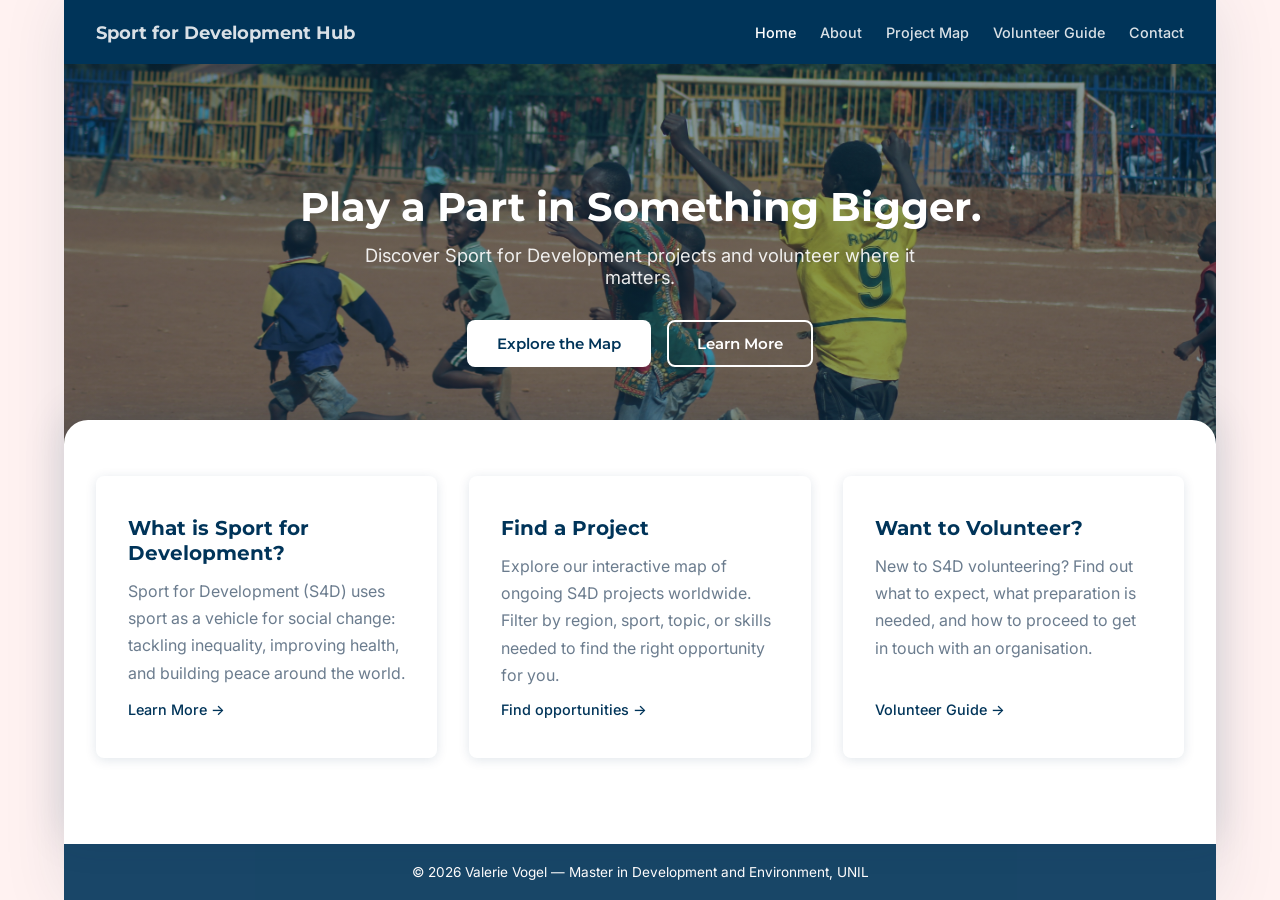
==== commit c773194d: "changed navigation" ====
--- a/src/index.html
+++ b/src/index.html
@@ -17,7 +17,7 @@
       <a href="index.html" class="active" role="listitem">Home</a>
       <a href="about.html" role="listitem">About</a>
       <a href="map.html" role="listitem">Project Map</a>
-      <a href="volunteer.html" role="listitem">Get Involved</a>
+      <a href="volunteer.html" role="listitem">Volunteer Guide</a>
       <a href="contact.html" role="listitem">Contact</a>
     </div>
   </nav>
@@ -45,9 +45,9 @@
         <span class="intro-card-btn">Find opportunities &rarr;</span>
       </a>
       <a href="volunteer.html" class="intro-card">
-        <h3>Get Involved</h3>
-        <p>Ready to volunteer? Learn about the different ways to contribute, from coaching to teaching to logistics, and find an organisation that matches your profile.</p>
-        <span class="intro-card-btn">How it Works &rarr;</span>
+        <h3>Want to Volunteer?</h3>
+        <p>New to S4D volunteering? Find out what to expect, what preparation is needed, and how to proceed to get in touch with an organisation.</p>
+        <span class="intro-card-btn">Volunteer Guide &rarr;</span>
       </a>
     </div>
   </main>
--- a/src/style/style.css
+++ b/src/style/style.css
@@ -83,10 +83,10 @@
   font-size: .9rem;
   font-weight: 500;
   opacity: .85;
-  transition: opacity var(--transition);
-}
-
-.site-nav a:hover,
+  transition: color var(--transition), opacity var(--transition);
+}
+
+.site-nav a:hover { color: var(--accent); opacity: 1; text-decoration: none; }
 .site-nav a.active { opacity: 1; text-decoration: none; }
 
 .nav-toggle {
@@ -298,6 +298,18 @@
 
 .btn-outline { background: transparent; color: var(--white); border-color: var(--white); }
 .btn-outline:hover { background: var(--white); color: var(--primary); text-decoration: none; }
+
+.btn-outline-dark { background: transparent; color: var(--primary); border-color: var(--primary); }
+.btn-outline-dark:hover { background: var(--primary); color: var(--white); text-decoration: none; }
+
+.about-cta {
+  display: flex;
+  gap: 1rem;
+  flex-wrap: wrap;
+  margin-top: 2.5rem;
+  padding-top: 2rem;
+  border-top: 1px solid var(--border);
+}
 
 .hero .btn-primary { background: var(--white); color: var(--primary); }
 .hero .btn-primary:hover { background: var(--accent); color: var(--primary); }
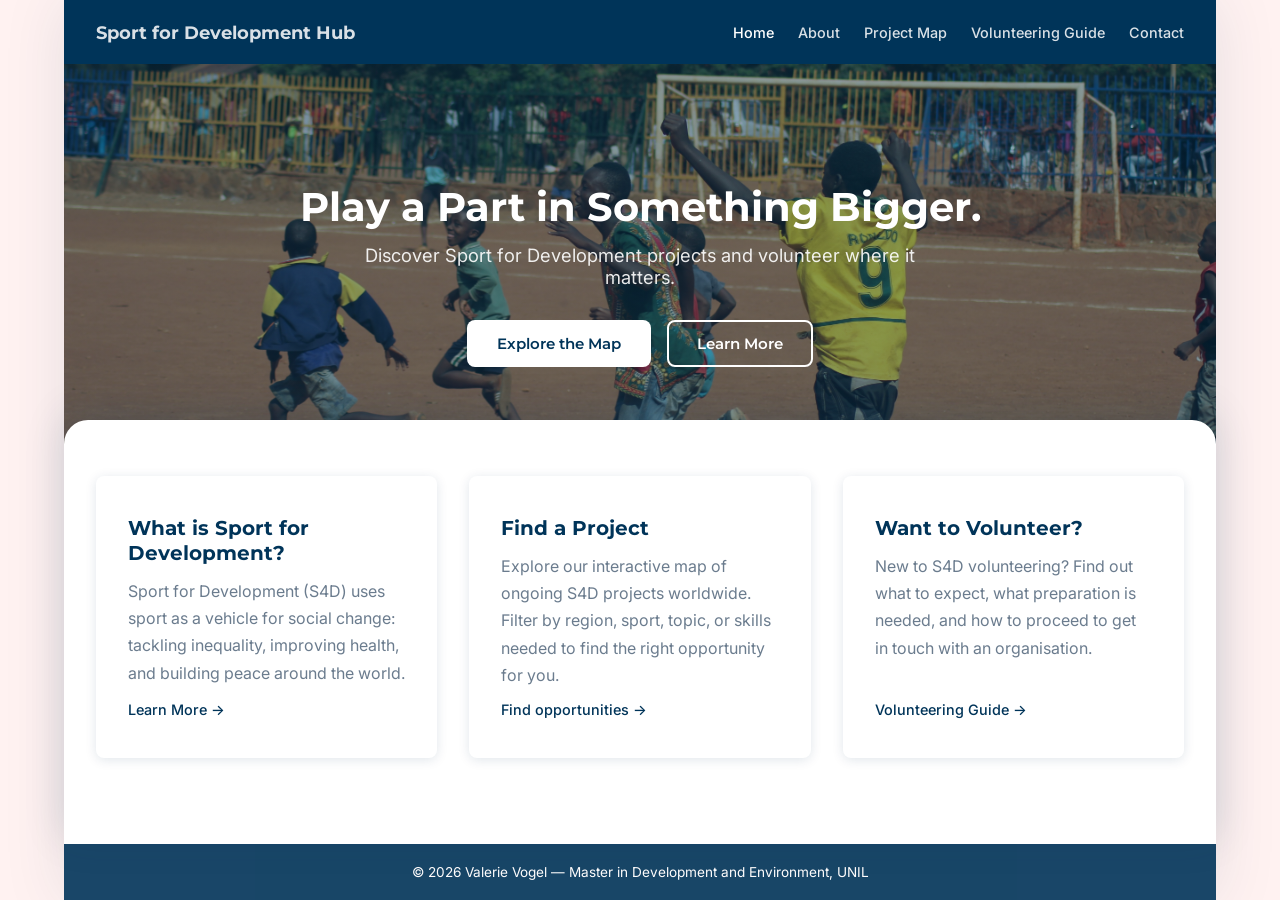
==== commit d4ee5517: "changed to volunteering guide" ====
--- a/src/index.html
+++ b/src/index.html
@@ -17,7 +17,7 @@
       <a href="index.html" class="active" role="listitem">Home</a>
       <a href="about.html" role="listitem">About</a>
       <a href="map.html" role="listitem">Project Map</a>
-      <a href="volunteer.html" role="listitem">Volunteer Guide</a>
+      <a href="volunteer.html" role="listitem">Volunteering Guide</a>
       <a href="contact.html" role="listitem">Contact</a>
     </div>
   </nav>
@@ -47,7 +47,7 @@
       <a href="volunteer.html" class="intro-card">
         <h3>Want to Volunteer?</h3>
         <p>New to S4D volunteering? Find out what to expect, what preparation is needed, and how to proceed to get in touch with an organisation.</p>
-        <span class="intro-card-btn">Volunteer Guide &rarr;</span>
+        <span class="intro-card-btn">Volunteering Guide &rarr;</span>
       </a>
     </div>
   </main>
--- a/src/style/style.css
+++ b/src/style/style.css
@@ -670,6 +670,189 @@
   display: block;
 }
 
+/* ── Topic hexagon grid ───────────────────────────────── */
+.hex-grid {
+  display: grid;
+  grid-template-columns: repeat(4, max-content);
+  justify-content: center;
+  gap: 1.5rem 1.25rem;
+  margin: 1.5rem 0 2rem;
+}
+
+.hex-card {
+  display: flex;
+  flex-direction: column;
+  align-items: center;
+  gap: 0.5rem;
+  cursor: pointer;
+  outline: none;
+}
+
+.hex-shape {
+  position: relative;
+  width: 148px;
+  height: 171px;
+  flex-shrink: 0;
+  perspective: 1000px;
+}
+
+.hex-shape::before {
+  content: '';
+  position: absolute;
+  inset: 0;
+  clip-path: polygon(50% 0%, 100% 25%, 100% 75%, 50% 100%, 0% 75%, 0% 25%);
+  background: var(--primary);
+}
+
+.hex-inner {
+  position: absolute;
+  inset: 0;
+  transform-style: preserve-3d;
+  transition: transform 0.55s ease;
+}
+
+.hex-front,
+.hex-back {
+  position: absolute;
+  inset: 3px;
+  clip-path: polygon(50% 0%, 100% 25%, 100% 75%, 50% 100%, 0% 75%, 0% 25%);
+  backface-visibility: hidden;
+  -webkit-backface-visibility: hidden;
+  display: flex;
+  align-items: center;
+  justify-content: center;
+  padding: 0.5rem;
+  text-align: center;
+}
+
+.hex-front {
+  background: var(--white);
+  color: var(--primary);
+}
+
+.hex-back {
+  background: var(--primary);
+  transform: rotateY(180deg);
+}
+
+.hex-front svg {
+  width: 82px;
+  height: 82px;
+}
+
+.hex-back p {
+  font-size: 0.65rem;
+  line-height: 1.45;
+  color: var(--white);
+  padding: 0 0.75rem;
+}
+
+.hex-label {
+  font-family: 'Montserrat', sans-serif;
+  font-size: 0.68rem;
+  font-weight: 600;
+  color: var(--primary);
+  text-align: center;
+  width: 155px;
+  line-height: 1.3;
+}
+
+@media (hover: hover) and (pointer: fine) {
+  .hex-card:hover .hex-inner,
+  .hex-card:focus-visible .hex-inner {
+    transform: rotateY(180deg);
+  }
+}
+
+.hex-card.flipped .hex-inner {
+  transform: rotateY(180deg);
+}
+
+@media (max-width: 700px) {
+  .hex-grid { grid-template-columns: repeat(3, max-content); gap: 1.25rem 1rem; }
+}
+
+@media (max-width: 480px) {
+  .hex-grid { grid-template-columns: repeat(2, max-content); gap: 1rem 0.75rem; }
+  .hex-shape { width: 130px; height: 150px; }
+  .hex-front svg { width: 64px; height: 64px; }
+  .hex-label { font-size: 0.58rem; width: 130px; }
+  .hex-back p { font-size: 0.58rem; }
+}
+
+/* ── Focus area accordion (About page) ───────────────── */
+.accordion {
+  margin: 1.5rem 0 2rem;
+  border: 1px solid var(--border);
+  border-radius: var(--radius);
+  overflow: hidden;
+}
+
+.accordion-item + .accordion-item {
+  border-top: 1px solid var(--border);
+}
+
+.accordion-item {
+  border-left: 4px solid transparent;
+  transition: border-color var(--transition);
+}
+
+.accordion-item:has([aria-expanded="true"]) {
+  border-left-color: var(--accent);
+}
+
+.accordion-trigger {
+  width: 100%;
+  display: flex;
+  align-items: center;
+  justify-content: space-between;
+  gap: 1rem;
+  padding: 0.85rem 1.25rem;
+  background: var(--white);
+  color: var(--primary);
+  font-family: 'Montserrat', sans-serif;
+  font-weight: 600;
+  font-size: 0.88rem;
+  border: none;
+  cursor: pointer;
+  text-align: left;
+  transition: background var(--transition);
+}
+
+.accordion-trigger:hover { background: #f4f8fb; }
+
+.accordion-icon {
+  flex-shrink: 0;
+  font-size: 0.75rem;
+  color: var(--muted);
+  transition: transform var(--transition);
+}
+
+.accordion-trigger[aria-expanded="true"] .accordion-icon {
+  transform: rotate(180deg);
+}
+
+.accordion-panel {
+  max-height: 0;
+  overflow: hidden;
+  background: var(--white);
+  transition: max-height 0.3s ease;
+}
+
+.accordion-panel.open { max-height: 600px; }
+
+.accordion-panel-inner {
+  padding: 1rem 1.25rem 1.1rem;
+  border-top: 1px solid var(--border);
+}
+
+.accordion-panel-inner p {
+  margin: 0;
+  color: #334e5e;
+  font-size: 0.95rem;
+  line-height: 1.7;
+}
+
 /* ── Accessibility ────────────────────────────────────── */
 :focus-visible { outline: 3px solid var(--accent); outline-offset: 2px; }
 button:focus-visible, a:focus-visible { border-radius: 3px; }
